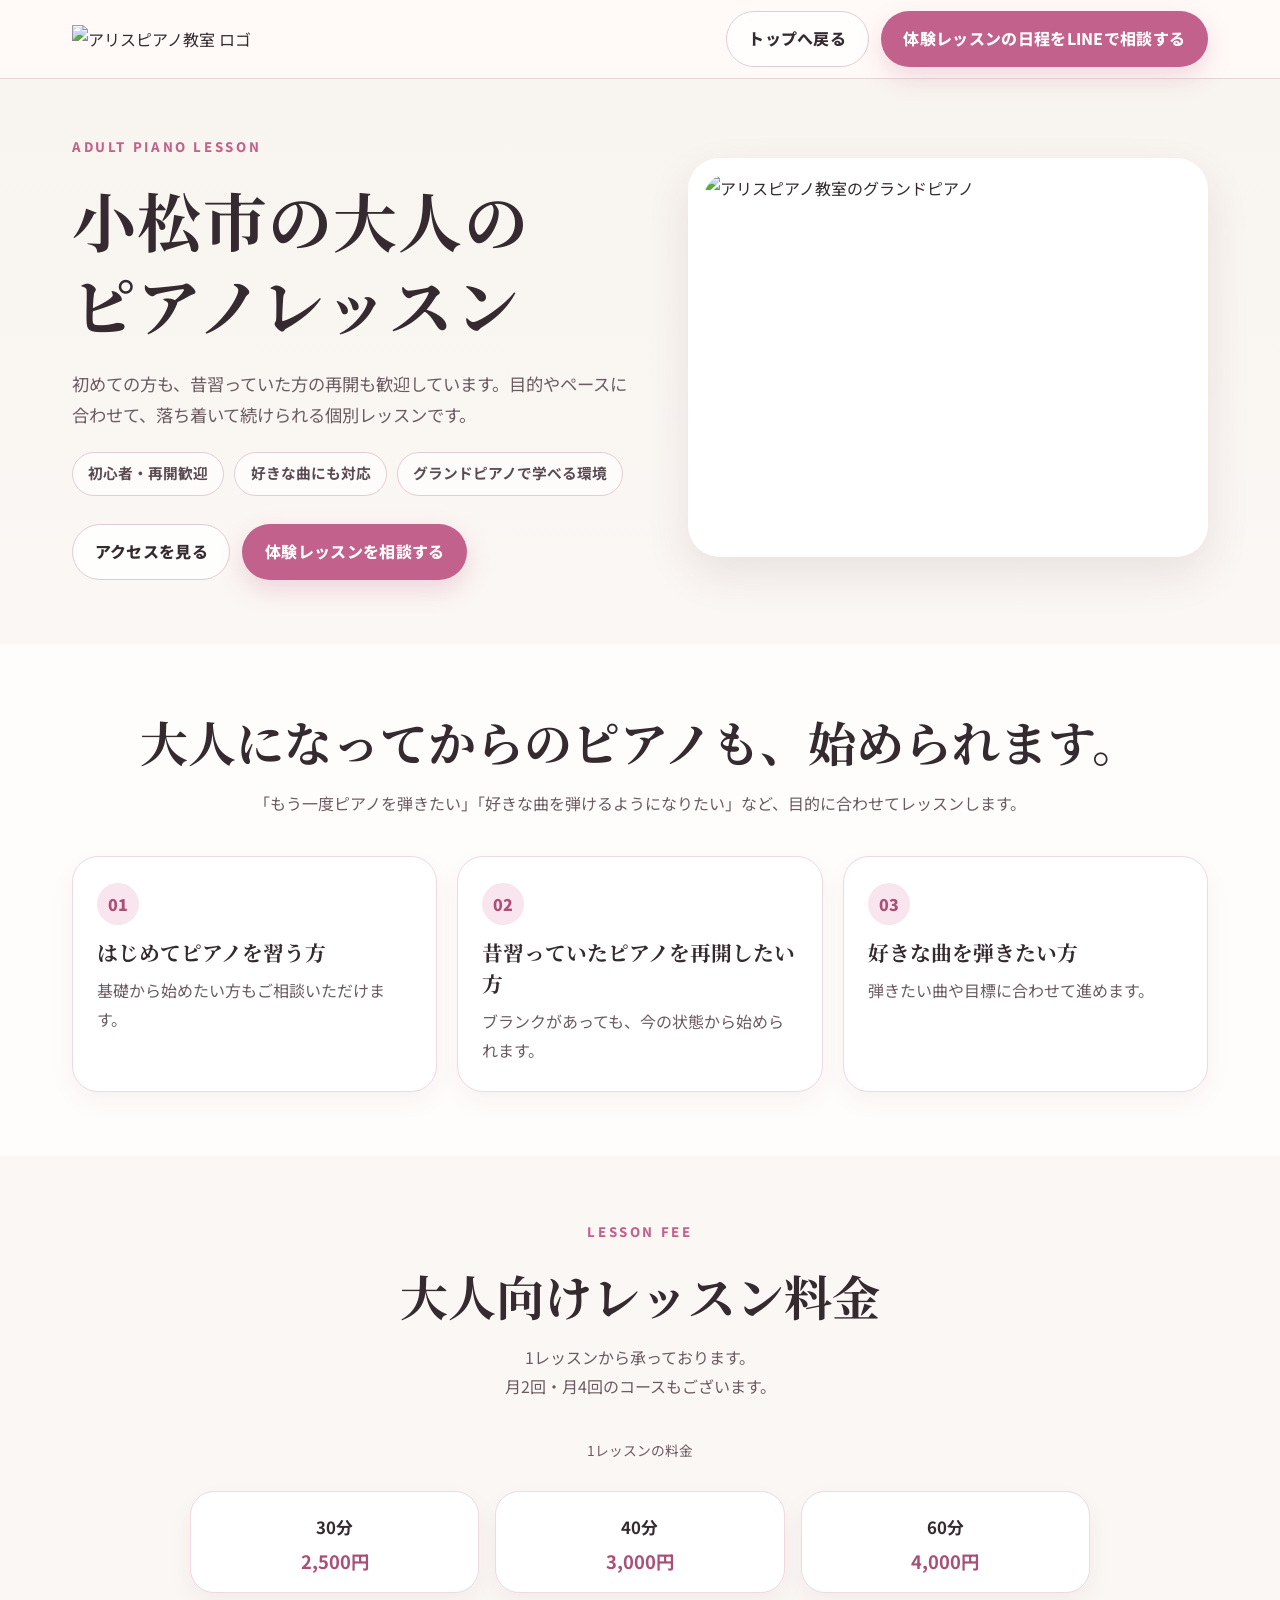
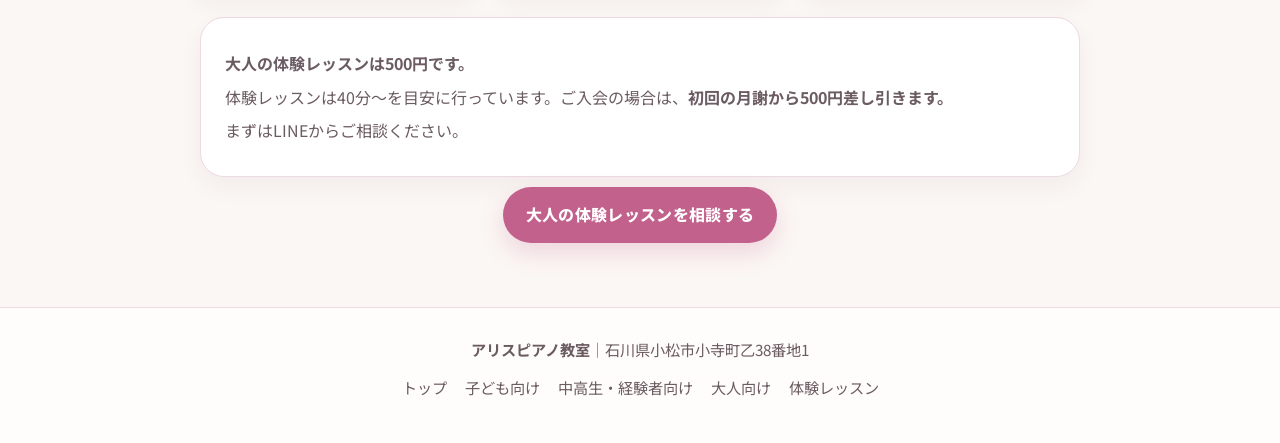
==== adult-piano.html @ 15424150 "Add files via upload" ====
<!DOCTYPE html>
<html lang="ja">
<head>
  <meta charset="utf-8"/>
  <meta name="viewport" content="width=device-width, initial-scale=1, viewport-fit=cover"/>
  <title>小松市の大人・社会人向けピアノレッスン｜初心者・再開歓迎｜アリスピアノ教室</title>
  <meta name="description" content="小松市の大人向け個別ピアノレッスン。初心者・再開歓迎。体験レッスンは40分〜で500円、ご入会の場合は初回の月謝から500円差し引きます。"/>
  <link rel="canonical" href="https://alicepiano-komatsu.com/adult-piano.html"/>
  <meta name="robots" content="index,follow,max-image-preview:large,max-snippet:-1,max-video-preview:-1"/>
  <meta name="theme-color" content="#fffaf2"/>
  <link rel="icon" href="https://alicepiano-komatsu.com/favicon-v2.ico?v=2"/>
  <link rel="preconnect" href="https://fonts.googleapis.com"/>
  <link rel="preconnect" href="https://fonts.gstatic.com" crossorigin=""/>
  <link href="https://fonts.googleapis.com/css2?family=Noto+Serif+JP:wght@500;600;700;800&family=Noto+Sans+JP:wght@400;500;700;800&display=swap" rel="stylesheet"/>
  <style>
:root{
  --ink:#342a2f;
  --sub:#6b5b62;
  --muted:#948087;
  --line:#efd9e2;
  --bg:#fbf7f4;
  --bg2:#fffdfb;
  --card:#ffffff;
  --accent:#c2618c;
  --accent-dark:#aa4f77;
  --shadow:0 18px 44px rgba(75,46,60,.10);
  --radius:28px;
  --max:1180px;
}
*{box-sizing:border-box}
html{scroll-behavior:smooth}
body{margin:0;font-family:'Noto Sans JP',system-ui,-apple-system,'Segoe UI',sans-serif;color:var(--ink);background:var(--bg);line-height:1.8}
a{color:inherit;text-decoration:none}
img{display:block;max-width:100%;height:auto}
.wrap{max-width:var(--max);margin:auto;padding:0 22px}
.site-header{position:sticky;top:0;z-index:20;background:rgba(255,250,247,.94);backdrop-filter:blur(10px);border-bottom:1px solid rgba(214,190,201,.6)}
.header-row{min-height:78px;display:flex;align-items:center;justify-content:space-between;gap:18px;flex-wrap:wrap}
.brand img{width:230px;max-width:50vw;height:auto}
.header-actions{display:flex;gap:12px;align-items:center;flex-wrap:wrap;justify-content:flex-end}
.btn{display:inline-flex;align-items:center;justify-content:center;border-radius:999px;padding:.9rem 1.35rem;font-weight:800;letter-spacing:.02em;border:1px solid transparent;transition:.2s ease;white-space:nowrap}
.btn-outline{background:rgba(255,255,255,.85);border-color:#e0ccd6;color:var(--ink)}
.btn-primary{background:var(--accent);color:#fff;box-shadow:0 10px 24px rgba(194,97,140,.22)}
.btn:hover{transform:translateY(-1px)}
.hero{padding:56px 0 64px;background:linear-gradient(180deg,#f8f4ef 0%,#fbf7f4 100%)}
.hero-grid{display:grid;grid-template-columns:1.04fr .96fr;gap:52px;align-items:center}
.eyebrow{display:block;font-size:.82rem;letter-spacing:.2em;text-transform:uppercase;color:var(--accent);font-weight:800;margin-bottom:18px}
.hero h1{font-family:'Noto Serif JP',serif;font-weight:700;font-size:clamp(2.2rem,5vw,4.2rem);line-height:1.32;margin:0 0 22px;letter-spacing:.02em}
.lead{font-size:1.08rem;color:var(--sub);max-width:640px;margin:0 0 18px}
.pills{display:flex;flex-wrap:wrap;gap:10px;margin:22px 0 28px}
.pill{display:inline-flex;align-items:center;justify-content:center;padding:.48rem .95rem;border-radius:999px;border:1px solid #e4cdd7;background:rgba(255,255,255,.68);font-size:.92rem;font-weight:700;color:#5b4b53}
.hero-media{background:#fff;border-radius:32px;padding:16px;box-shadow:var(--shadow)}
.hero-media img{width:100%;aspect-ratio:4/3;object-fit:cover;border-radius:24px}
.section{padding:64px 0}
.section.alt{background:var(--bg2)}
.section-title{font-family:'Noto Serif JP',serif;font-size:clamp(1.8rem,4vw,3rem);line-height:1.4;margin:0 0 14px;text-align:center}
.section-lead{max-width:820px;margin:0 auto 38px;color:var(--sub);text-align:center}
.cards{display:grid;grid-template-columns:repeat(2, minmax(0,1fr));gap:20px}
.card{background:var(--card);border:1px solid var(--line);border-radius:26px;padding:26px 24px;box-shadow:0 10px 24px rgba(75,46,60,.05)}
.card .num{display:inline-grid;place-items:center;width:42px;height:42px;border-radius:999px;background:#f8e5ed;color:var(--accent-dark);font-weight:900;margin-bottom:12px}
.card h3{font-family:'Noto Serif JP',serif;font-size:1.3rem;line-height:1.5;margin:0 0 8px}
.card p{margin:0;color:var(--sub)}
.content-list{display:grid;grid-template-columns:repeat(2, minmax(0,1fr));gap:16px;max-width:920px;margin:0 auto}
.content-item{background:#fff;border:1px solid var(--line);border-radius:22px;padding:18px 18px;font-weight:700;color:#58474f}
.note-box{max-width:880px;margin:0 auto;background:#fff;border:1px solid var(--line);border-radius:24px;padding:26px 24px;box-shadow:0 10px 24px rgba(75,46,60,.05)}
.note-box p{margin:.3rem 0;color:var(--sub)}
.pricing{display:grid;grid-template-columns:repeat(3,minmax(0,1fr));gap:16px;max-width:900px;margin:28px auto 0}
.price-card{background:#fff;border:1px solid var(--line);border-radius:24px;padding:20px 18px;text-align:center;box-shadow:0 10px 24px rgba(75,46,60,.05)}
.price-card h3{margin:0 0 8px;font-size:1.05rem}
.price{font-size:1.9rem;font-weight:900;color:var(--accent-dark);line-height:1.2}
.small{font-size:.95rem;color:var(--muted)}
.cta{text-align:center;padding-top:10px}
.footer{padding:28px 0 42px;border-top:1px solid var(--line);background:#fffdfb;color:var(--sub);font-size:.95rem}
.footer-links{display:flex;gap:18px;flex-wrap:wrap;justify-content:center;margin-top:10px}
@media (max-width: 900px){
  .hero-grid,.cards,.content-list,.pricing{grid-template-columns:1fr}
  .hero{padding-top:34px}
  .hero-media{order:-1}
  .header-row{justify-content:center}
  .header-actions{justify-content:center}
  .brand img{max-width:72vw}
}
</style>
<style id="alice-revision-20260924-v3">

.btn{white-space:normal;max-width:100%;text-align:center;line-height:1.6;overflow-wrap:break-word}
.hero-grid>* , .card , .price-card , .note-box {min-width:0}
.header-actions{min-width:0}
.price{font-size:1.15rem;font-weight:700}
.pricing-caption{max-width:900px;margin:0 auto 10px;color:var(--sub);font-size:.86rem;text-align:center}
@media(max-width:900px){.cards[style*="repeat(3"]{grid-template-columns:1fr!important}}
@media(max-width:600px){
 .header-row{padding-top:10px;padding-bottom:10px;gap:8px}
 .brand img{width:170px;max-width:70vw}
 .header-actions{gap:8px;justify-content:center}
 .header-actions .btn{font-size:.78rem;padding:9px 12px}
 .hero .btn{width:100%}
 .hero h1{font-size:clamp(1.85rem,7.8vw,2.5rem)}
 .card,.note-box{padding:22px 19px}
}
@media(prefers-reduced-motion:reduce){html{scroll-behavior:auto}.btn{transition:none}.btn:hover{transform:none}}

</style>
</head>
<body>
<header class="site-header">
  <div class="wrap header-row">
    <a class="brand" href="index.html" aria-label="トップへ戻る"><img src="https://alicepiano-komatsu.com/logo2.png" alt="アリスピアノ教室 ロゴ"></a>
    <div class="header-actions">
      <a class="btn btn-outline" href="index.html">トップへ戻る</a>
      <a class="btn btn-primary" href="https://lin.ee/s7dxB4M" target="_blank" rel="noopener">体験レッスンの日程をLINEで相談する</a>
    </div>
  </div>
</header>
<main>

<section class="hero">
  <div class="wrap hero-grid">
    <div>
      <span class="eyebrow">ADULT PIANO LESSON</span>
      <h1>小松市の大人の<br>ピアノレッスン</h1>
      <p class="lead">初めての方も、昔習っていた方の再開も歓迎しています。目的やペースに合わせて、落ち着いて続けられる個別レッスンです。</p>
      <div class="pills">
        <span class="pill">初心者・再開歓迎</span>
        <span class="pill">好きな曲にも対応</span>
        <span class="pill">グランドピアノで学べる環境</span>
      </div>
      <div class="header-actions" style="justify-content:flex-start">
        <a class="btn btn-outline" href="index.html#access">アクセスを見る</a>
        <a class="btn btn-primary" href="https://lin.ee/s7dxB4M" target="_blank" rel="noopener">体験レッスンを相談する</a>
      </div>
    </div>
    <div class="hero-media">
      <img src="https://alicepiano-komatsu.com/assets/grand-piano-front.jpg" alt="アリスピアノ教室のグランドピアノ"/>
    </div>
  </div>
</section>
<section class="section alt">
  <div class="wrap">
    <h2 class="section-title">大人になってからのピアノも、始められます。</h2>
    <p class="section-lead">「もう一度ピアノを弾きたい」「好きな曲を弾けるようになりたい」など、目的に合わせてレッスンします。</p>
    <div class="cards" style="grid-template-columns:repeat(3,minmax(0,1fr))">
      <article class="card"><div class="num">01</div><h3>はじめてピアノを習う方</h3><p>基礎から始めたい方もご相談いただけます。</p></article>
      <article class="card"><div class="num">02</div><h3>昔習っていたピアノを再開したい方</h3><p>ブランクがあっても、今の状態から始められます。</p></article>
      <article class="card"><div class="num">03</div><h3>好きな曲を弾きたい方</h3><p>弾きたい曲や目標に合わせて進めます。</p></article>
    </div>
  </div>
</section>
<section class="section">
  <div class="wrap">
    <span class="eyebrow" style="text-align:center">LESSON FEE</span>
    <h2 class="section-title">大人向けレッスン料金</h2>
    <p class="section-lead">1レッスンから承っております。<br>月2回・月4回のコースもございます。</p>
    <p class="pricing-caption">1レッスンの料金</p>
    <div class="pricing">
      <article class="price-card"><h3>30分</h3><div class="price">2,500円</div></article>
      <article class="price-card"><h3>40分</h3><div class="price">3,000円</div></article>
      <article class="price-card"><h3>60分</h3><div class="price">4,000円</div></article>
    </div>
    <div class="note-box" style="margin-top:24px">
      <p><strong>大人の体験レッスンは500円です。</strong></p>
      <p>体験レッスンは40分〜を目安に行っています。ご入会の場合は、<strong>初回の月謝から500円差し引きます。</strong></p>
      <p>まずはLINEからご相談ください。</p>
    </div>
    <div class="cta"><a class="btn btn-primary" href="https://lin.ee/s7dxB4M" target="_blank" rel="noopener">大人の体験レッスンを相談する</a></div>
  </div>
</section>

</main>
<footer class="footer">
  <div class="wrap" style="text-align:center">
    <div><strong>アリスピアノ教室</strong>｜石川県小松市小寺町乙38番地1</div>
    <div class="footer-links">
      <a href="index.html">トップ</a>
      <a href="kids-piano.html">子ども向け</a>
      <a href="experienced-piano.html">中高生・経験者向け</a>
      <a href="adult-piano.html">大人向け</a>
      <a href="trial-lesson.html">体験レッスン</a>
    </div>
  </div>
</footer>
</body>
</html>
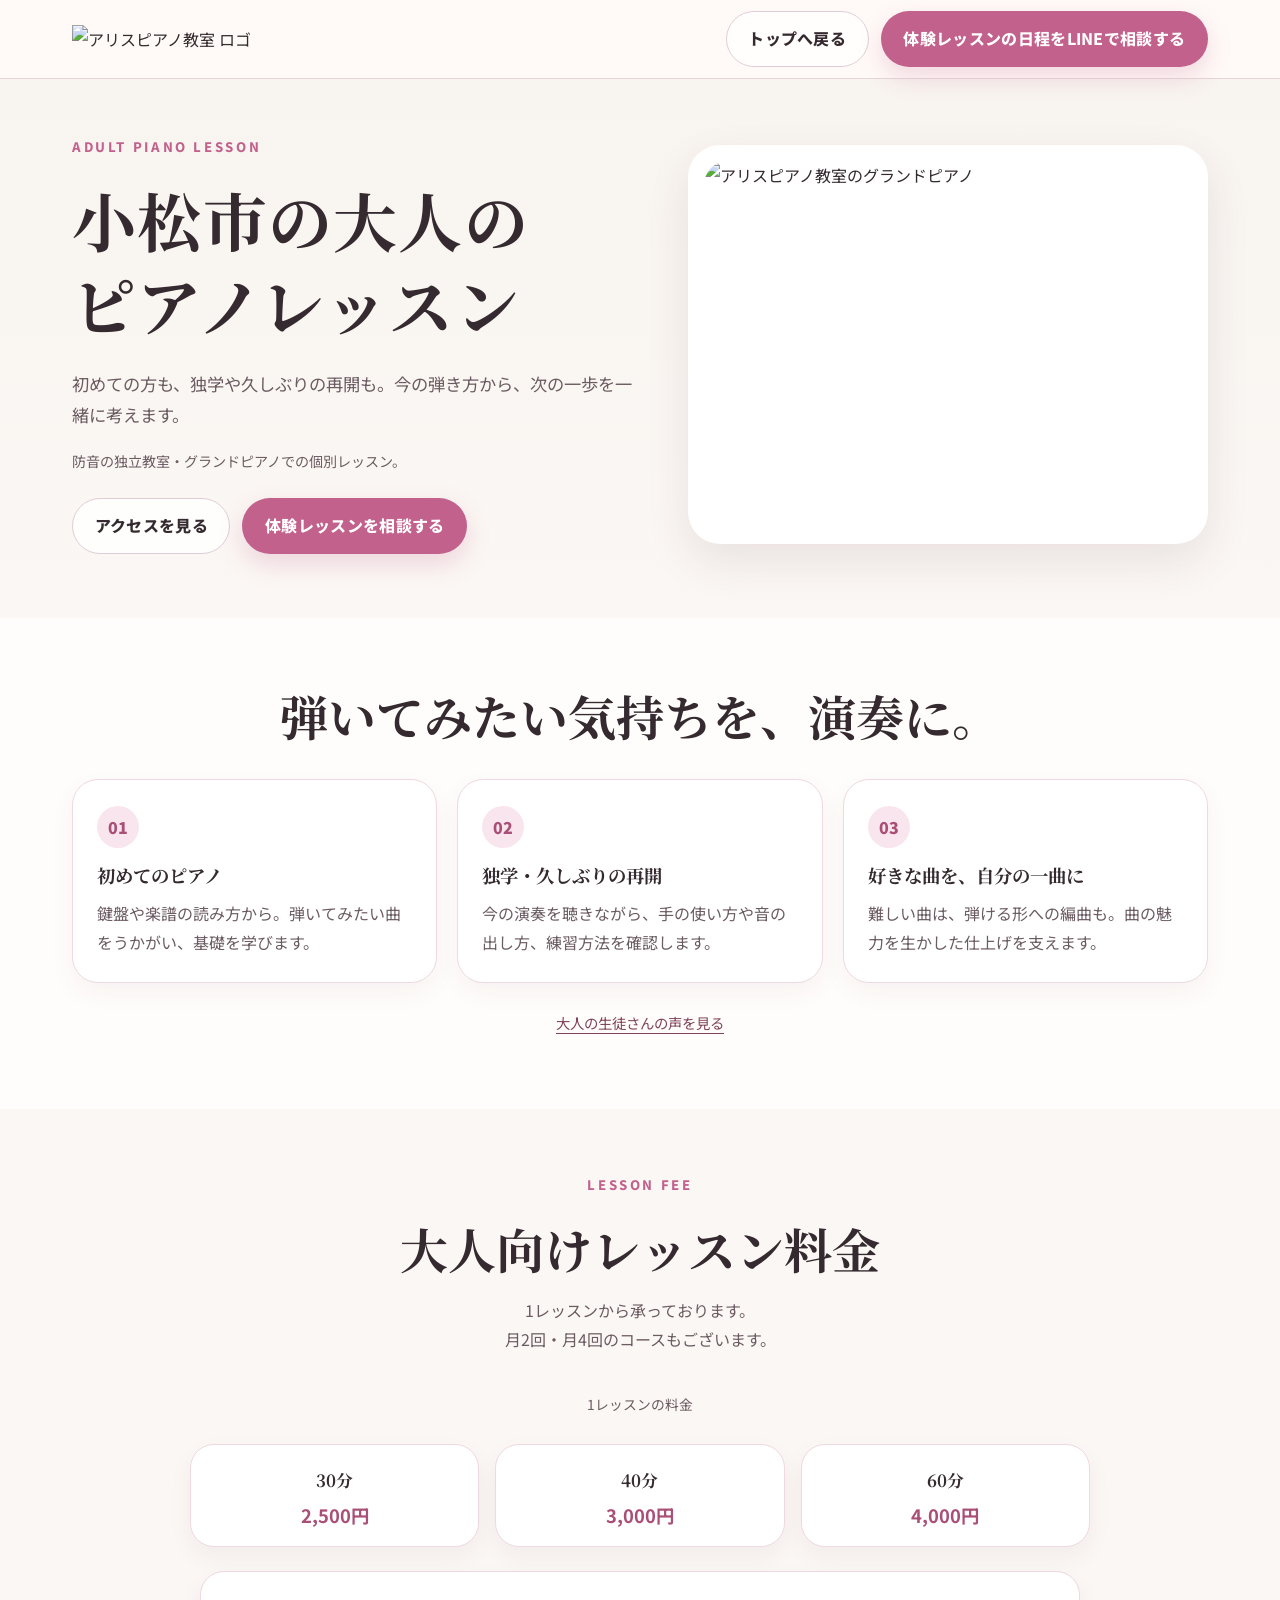
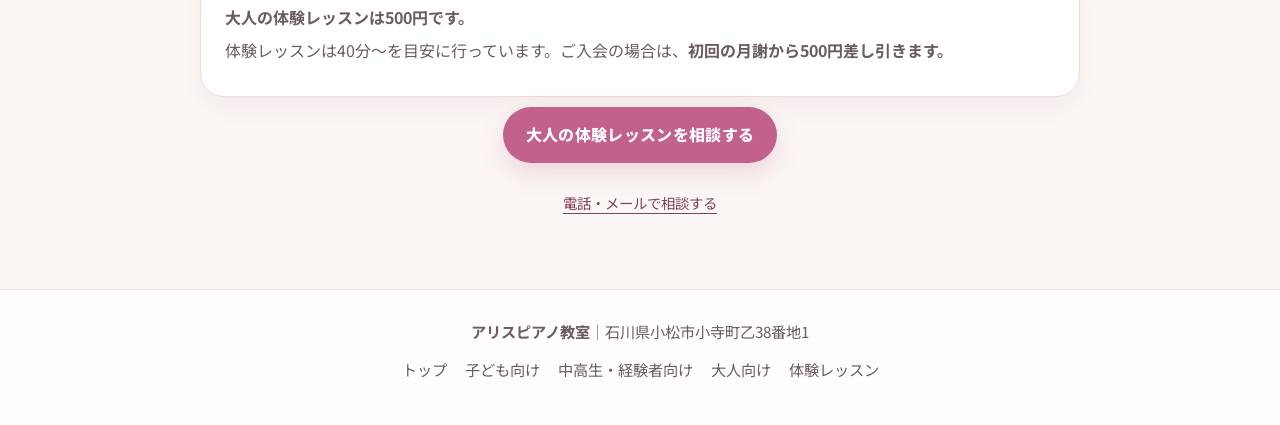
==== commit 92d6682e: "Add files via upload" ====
--- a/adult-piano.html
+++ b/adult-piano.html
@@ -99,6 +99,17 @@
 }
 @media(prefers-reduced-motion:reduce){html{scroll-behavior:auto}.btn{transition:none}.btn:hover{transform:none}}
 
+
+/* v4: concise copy, unified headings and restrained links. */
+
+main h1,main h2,main h3{font-family:'Noto Serif JP',serif}
+.quiet-link-row{margin:18px 0 0;text-align:center;font-size:.9rem;line-height:1.8}
+.quiet-link-row a{display:inline-flex;align-items:center;min-height:44px;color:#81435b;text-decoration:underline;text-underline-offset:4px;max-width:100%;overflow-wrap:break-word}
+
+.hero-detail{color:var(--sub);font-size:.88rem;line-height:1.85;margin:0 0 24px}
+.lesson-focus-title{margin-bottom:30px}
+.card h3{font-size:1.15rem;line-height:1.65}
+
 </style>
 </head>
 <body>
@@ -118,12 +129,8 @@
     <div>
       <span class="eyebrow">ADULT PIANO LESSON</span>
       <h1>小松市の大人の<br>ピアノレッスン</h1>
-      <p class="lead">初めての方も、昔習っていた方の再開も歓迎しています。目的やペースに合わせて、落ち着いて続けられる個別レッスンです。</p>
-      <div class="pills">
-        <span class="pill">初心者・再開歓迎</span>
-        <span class="pill">好きな曲にも対応</span>
-        <span class="pill">グランドピアノで学べる環境</span>
-      </div>
+      <p class="lead">初めての方も、独学や久しぶりの再開も。今の弾き方から、次の一歩を一緒に考えます。</p>
+      <p class="hero-detail">防音の独立教室・グランドピアノでの個別レッスン。</p>
       <div class="header-actions" style="justify-content:flex-start">
         <a class="btn btn-outline" href="index.html#access">アクセスを見る</a>
         <a class="btn btn-primary" href="https://lin.ee/s7dxB4M" target="_blank" rel="noopener">体験レッスンを相談する</a>
@@ -136,13 +143,13 @@
 </section>
 <section class="section alt">
   <div class="wrap">
-    <h2 class="section-title">大人になってからのピアノも、始められます。</h2>
-    <p class="section-lead">「もう一度ピアノを弾きたい」「好きな曲を弾けるようになりたい」など、目的に合わせてレッスンします。</p>
-    <div class="cards" style="grid-template-columns:repeat(3,minmax(0,1fr))">
-      <article class="card"><div class="num">01</div><h3>はじめてピアノを習う方</h3><p>基礎から始めたい方もご相談いただけます。</p></article>
-      <article class="card"><div class="num">02</div><h3>昔習っていたピアノを再開したい方</h3><p>ブランクがあっても、今の状態から始められます。</p></article>
-      <article class="card"><div class="num">03</div><h3>好きな曲を弾きたい方</h3><p>弾きたい曲や目標に合わせて進めます。</p></article>
+    <h2 class="section-title lesson-focus-title">弾いてみたい気持ちを、演奏に。</h2>
+        <div class="cards" style="grid-template-columns:repeat(3,minmax(0,1fr))">
+      <article class="card"><div class="num">01</div><h3>初めてのピアノ</h3><p>鍵盤や楽譜の読み方から。弾いてみたい曲をうかがい、基礎を学びます。</p></article>
+      <article class="card"><div class="num">02</div><h3>独学・久しぶりの再開</h3><p>今の演奏を聴きながら、手の使い方や音の出し方、練習方法を確認します。</p></article>
+      <article class="card"><div class="num">03</div><h3>好きな曲を、自分の一曲に</h3><p>難しい曲は、弾ける形への編曲も。曲の魅力を生かした仕上げを支えます。</p></article>
     </div>
+<p class="quiet-link-row"><a href="index.html#adult-voice">大人の生徒さんの声を見る</a></p>
   </div>
 </section>
 <section class="section">
@@ -159,9 +166,9 @@
     <div class="note-box" style="margin-top:24px">
       <p><strong>大人の体験レッスンは500円です。</strong></p>
       <p>体験レッスンは40分〜を目安に行っています。ご入会の場合は、<strong>初回の月謝から500円差し引きます。</strong></p>
-      <p>まずはLINEからご相談ください。</p>
-    </div>
+          </div>
     <div class="cta"><a class="btn btn-primary" href="https://lin.ee/s7dxB4M" target="_blank" rel="noopener">大人の体験レッスンを相談する</a></div>
+<p class="quiet-link-row"><a href="index.html#contact" data-cta-location="adult_contact_other">電話・メールで相談する</a></p>
   </div>
 </section>
 
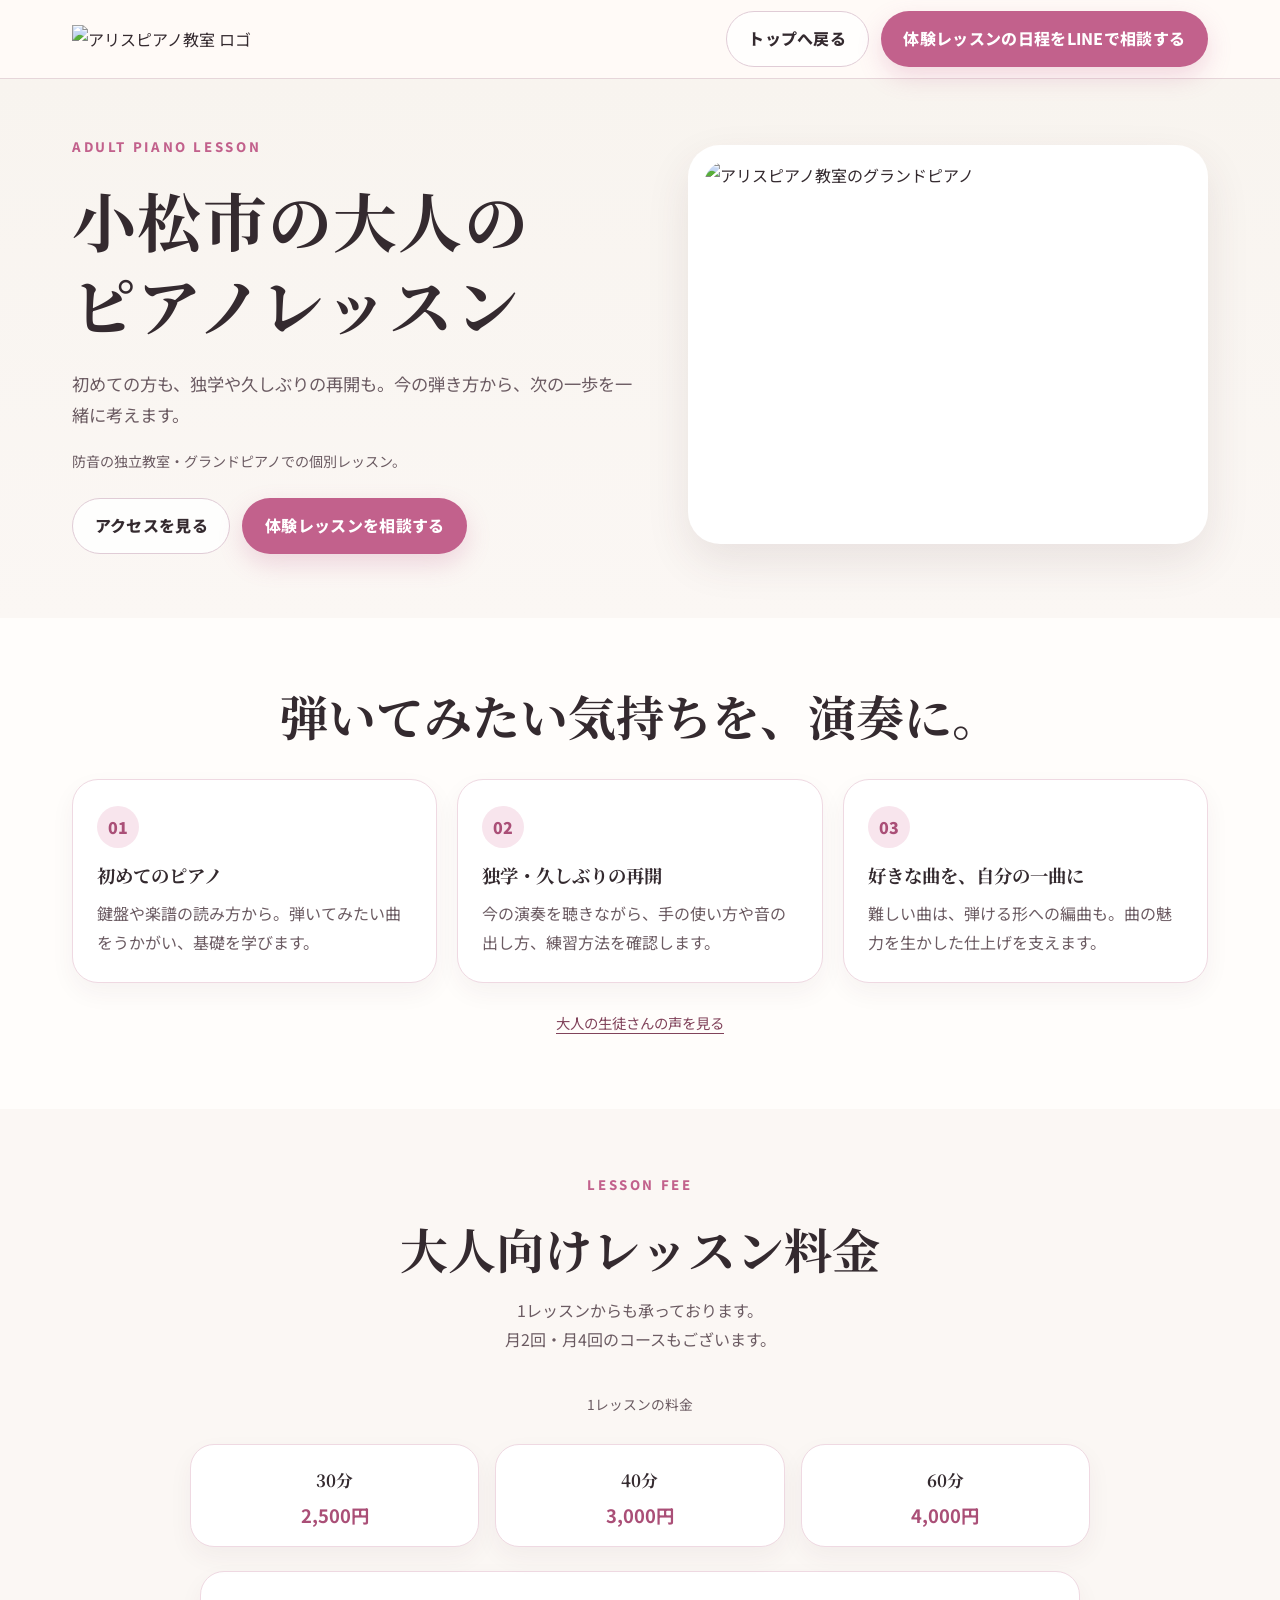
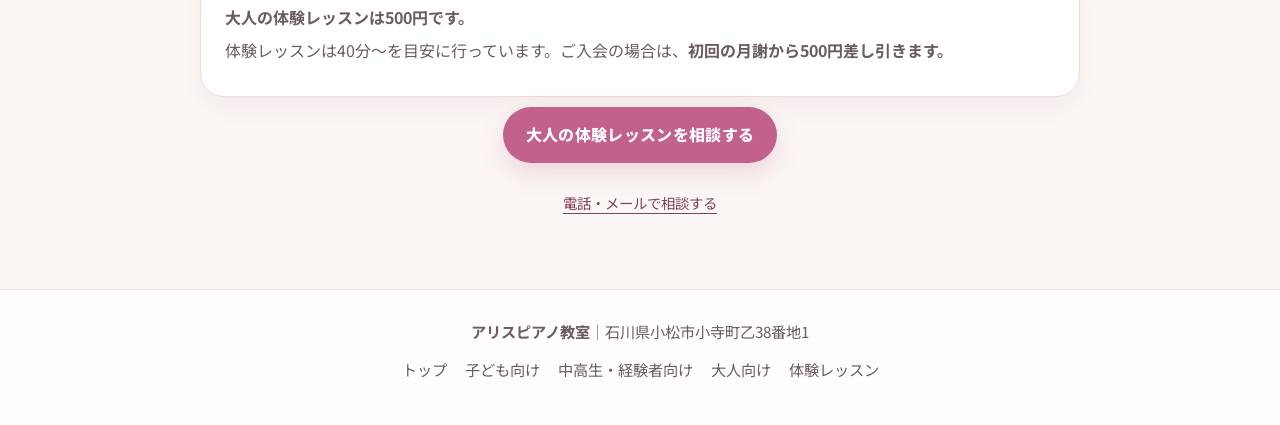
==== commit 78356215: "Add files via upload" ====
--- a/adult-piano.html
+++ b/adult-piano.html
@@ -156,7 +156,7 @@
   <div class="wrap">
     <span class="eyebrow" style="text-align:center">LESSON FEE</span>
     <h2 class="section-title">大人向けレッスン料金</h2>
-    <p class="section-lead">1レッスンから承っております。<br>月2回・月4回のコースもございます。</p>
+    <p class="section-lead">1レッスンからも承っております。<br>月2回・月4回のコースもございます。</p>
     <p class="pricing-caption">1レッスンの料金</p>
     <div class="pricing">
       <article class="price-card"><h3>30分</h3><div class="price">2,500円</div></article>
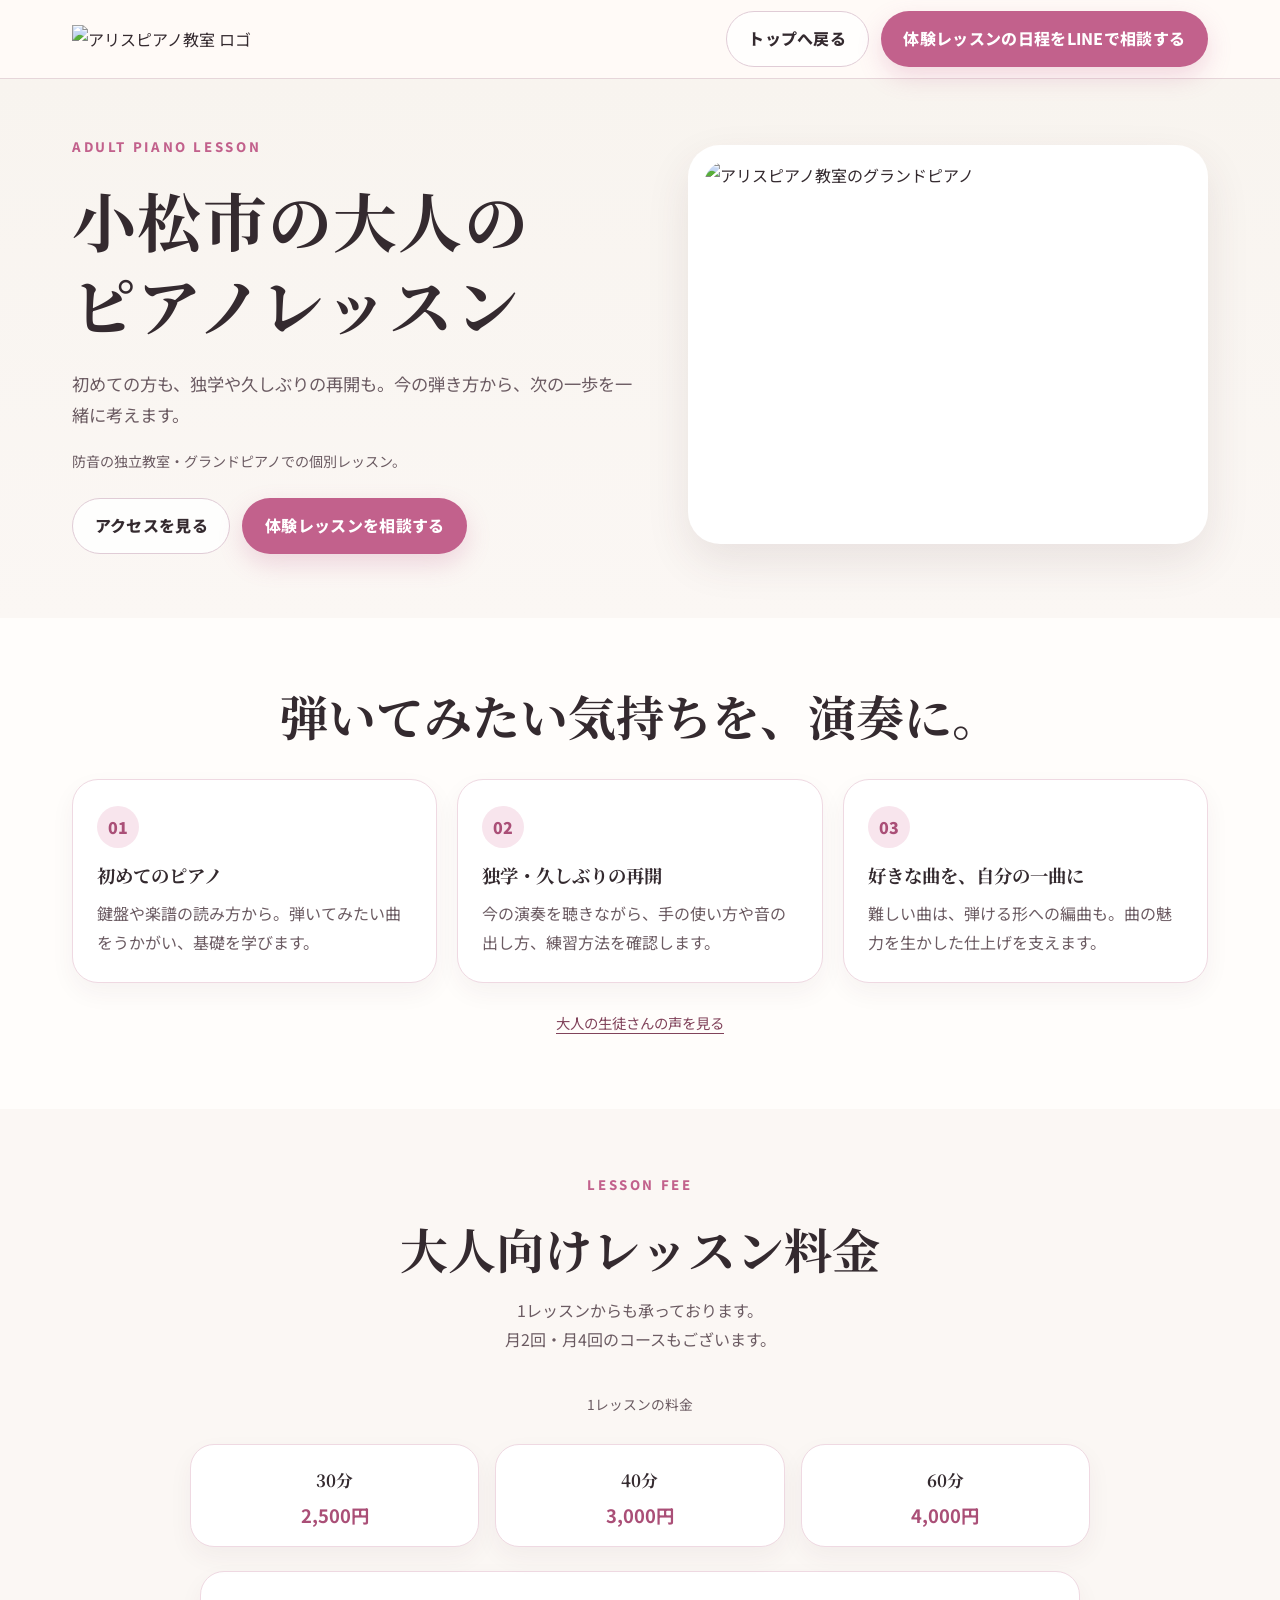
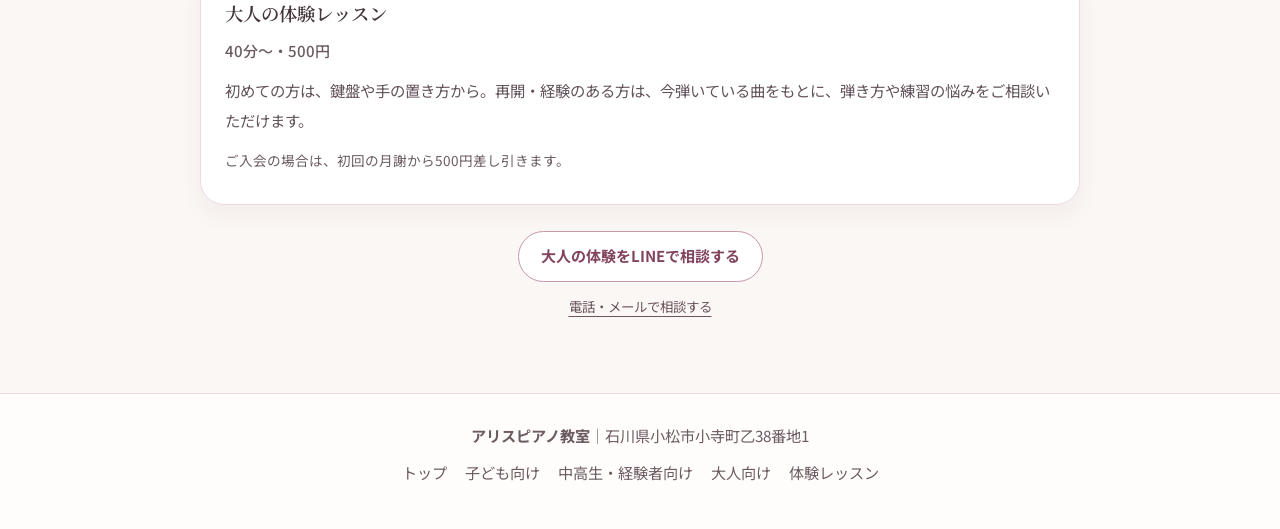
==== commit 6875c91f: "Add files via upload" ====
--- a/adult-piano.html
+++ b/adult-piano.html
@@ -111,6 +111,45 @@
 .card h3{font-size:1.15rem;line-height:1.65}
 
 </style>
+<style id="alice-trial-refinement-v5">
+
+/* Trial guidance v5: no pop-ups, animation, new images or price changes. */
+.trial-quiet-button{display:inline-flex;align-items:center;justify-content:center;min-height:48px;max-width:100%;padding:12px 22px;border:1px solid #c897aa;border-radius:999px;background:#fff;color:#82455d;font-family:'Noto Sans JP',sans-serif;font-size:.94rem;font-weight:700;line-height:1.65;text-align:center;white-space:normal;overflow-wrap:break-word;text-decoration:none}
+.trial-quiet-button:hover{background:#fff8fa;border-color:#a9607c}
+.trial-other-link{display:inline-flex;align-items:center;justify-content:center;min-height:44px;max-width:100%;color:#6b5660;font-size:.84rem;line-height:1.7;text-decoration:underline;text-underline-offset:4px;overflow-wrap:break-word}
+.trial-quiet-button:focus-visible,.trial-other-link:focus-visible{outline:3px solid #944966;outline-offset:4px}
+.trial-quick{display:grid;grid-template-columns:minmax(0,1fr) auto;align-items:center;gap:18px 28px;margin:32px 0 0;padding:25px 0 0;border-top:1px solid #e8dce1;scroll-margin-top:96px}
+.trial-quick-copy,.trial-quick-actions{min-width:0}
+.trial-quick h3{font-family:'Noto Serif JP',serif;font-size:1.15rem;font-weight:600;line-height:1.6;letter-spacing:.025em;margin:0 0 9px;color:#42353c}
+.trial-quick h3 span{display:inline-block;font-family:'Noto Sans JP',sans-serif;font-size:.86rem;font-weight:500;letter-spacing:0;margin-left:12px;color:#66565e}
+.trial-quick-fees{display:flex;flex-wrap:wrap;gap:4px 20px;align-items:baseline;margin:0;color:#53444c;font-size:.93rem;line-height:1.85}
+.trial-quick-fees span{display:inline-block}
+.trial-credit-line{margin:7px 0 0;color:#6b5962;font-size:.85rem;line-height:1.85;overflow-wrap:break-word}
+.trial-quick-actions{display:flex;flex-direction:column;align-items:center;gap:4px}
+.trial-quick-actions .trial-quiet-button{width:100%}
+.trial-terms-inline{max-width:780px;margin:0 auto 25px;text-align:center}
+.trial-terms-inline .trial-quick-fees{justify-content:center}
+.trial-calm-actions{display:flex;flex-direction:column;align-items:center;gap:3px;margin:26px 0 0}
+.trial-calm-actions .trial-quiet-button{width:auto}
+.trial-calm-note{max-width:760px;margin:10px auto 0;color:#6b5962;font-size:.86rem;line-height:1.85;text-align:center}
+.trial-copy-block{max-width:880px;scroll-margin-top:110px}
+.trial-copy-block h3{font-family:'Noto Serif JP',serif;font-size:1.15rem;font-weight:600;line-height:1.65;margin:0 0 9px;color:#42353c}
+.trial-copy-block .trial-copy{margin:12px 0 0;font-size:.96rem;line-height:1.95;color:#62525a}
+.trial-copy-block .trial-credit-line{margin-top:12px;font-size:.85rem;line-height:1.85}
+.trial-meta{color:#53444c;font-size:.94rem;font-weight:500;line-height:1.8;margin:0 0 12px}
+@media(max-width:780px){
+ .trial-quick{grid-template-columns:1fr;gap:18px;margin-top:25px;padding-top:23px}
+ .trial-quick-actions{align-items:center}
+ .trial-quick-actions .trial-quiet-button{width:100%;max-width:360px}
+ .trial-quick h3{font-size:1.12rem}
+}
+@media(max-width:420px){
+ .trial-quiet-button{font-size:.9rem;padding:12px 16px}
+ .trial-quick-fees{font-size:.9rem;gap:3px 14px}
+ .trial-calm-actions .trial-quiet-button{width:100%}
+}
+
+</style>
 </head>
 <body>
 <header class="site-header">
@@ -163,12 +202,16 @@
       <article class="price-card"><h3>40分</h3><div class="price">3,000円</div></article>
       <article class="price-card"><h3>60分</h3><div class="price">4,000円</div></article>
     </div>
-    <div class="note-box" style="margin-top:24px">
-      <p><strong>大人の体験レッスンは500円です。</strong></p>
-      <p>体験レッスンは40分〜を目安に行っています。ご入会の場合は、<strong>初回の月謝から500円差し引きます。</strong></p>
-          </div>
-    <div class="cta"><a class="btn btn-primary" href="https://lin.ee/s7dxB4M" target="_blank" rel="noopener">大人の体験レッスンを相談する</a></div>
-<p class="quiet-link-row"><a href="index.html#contact" data-cta-location="adult_contact_other">電話・メールで相談する</a></p>
+    <div class="note-box trial-copy-block" id="adult-trial" style="margin-top:24px">
+<h3>大人の体験レッスン</h3>
+<p class="trial-meta">40分〜・500円</p>
+<p class="trial-copy">初めての方は、鍵盤や手の置き方から。再開・経験のある方は、今弾いている曲をもとに、弾き方や練習の悩みをご相談いただけます。</p>
+<p class="trial-credit-line">ご入会の場合は、初回の月謝から500円差し引きます。</p>
+</div>
+    <div class="trial-calm-actions">
+<a class="trial-quiet-button" data-cta-location="adult_trial_line" data-line-intent="trial" href="https://lin.ee/s7dxB4M" rel="noopener" target="_blank">大人の体験をLINEで相談する</a>
+<a class="trial-other-link" data-cta-location="adult_trial_other" href="index.html#contact">電話・メールで相談する</a>
+</div>
   </div>
 </section>
 
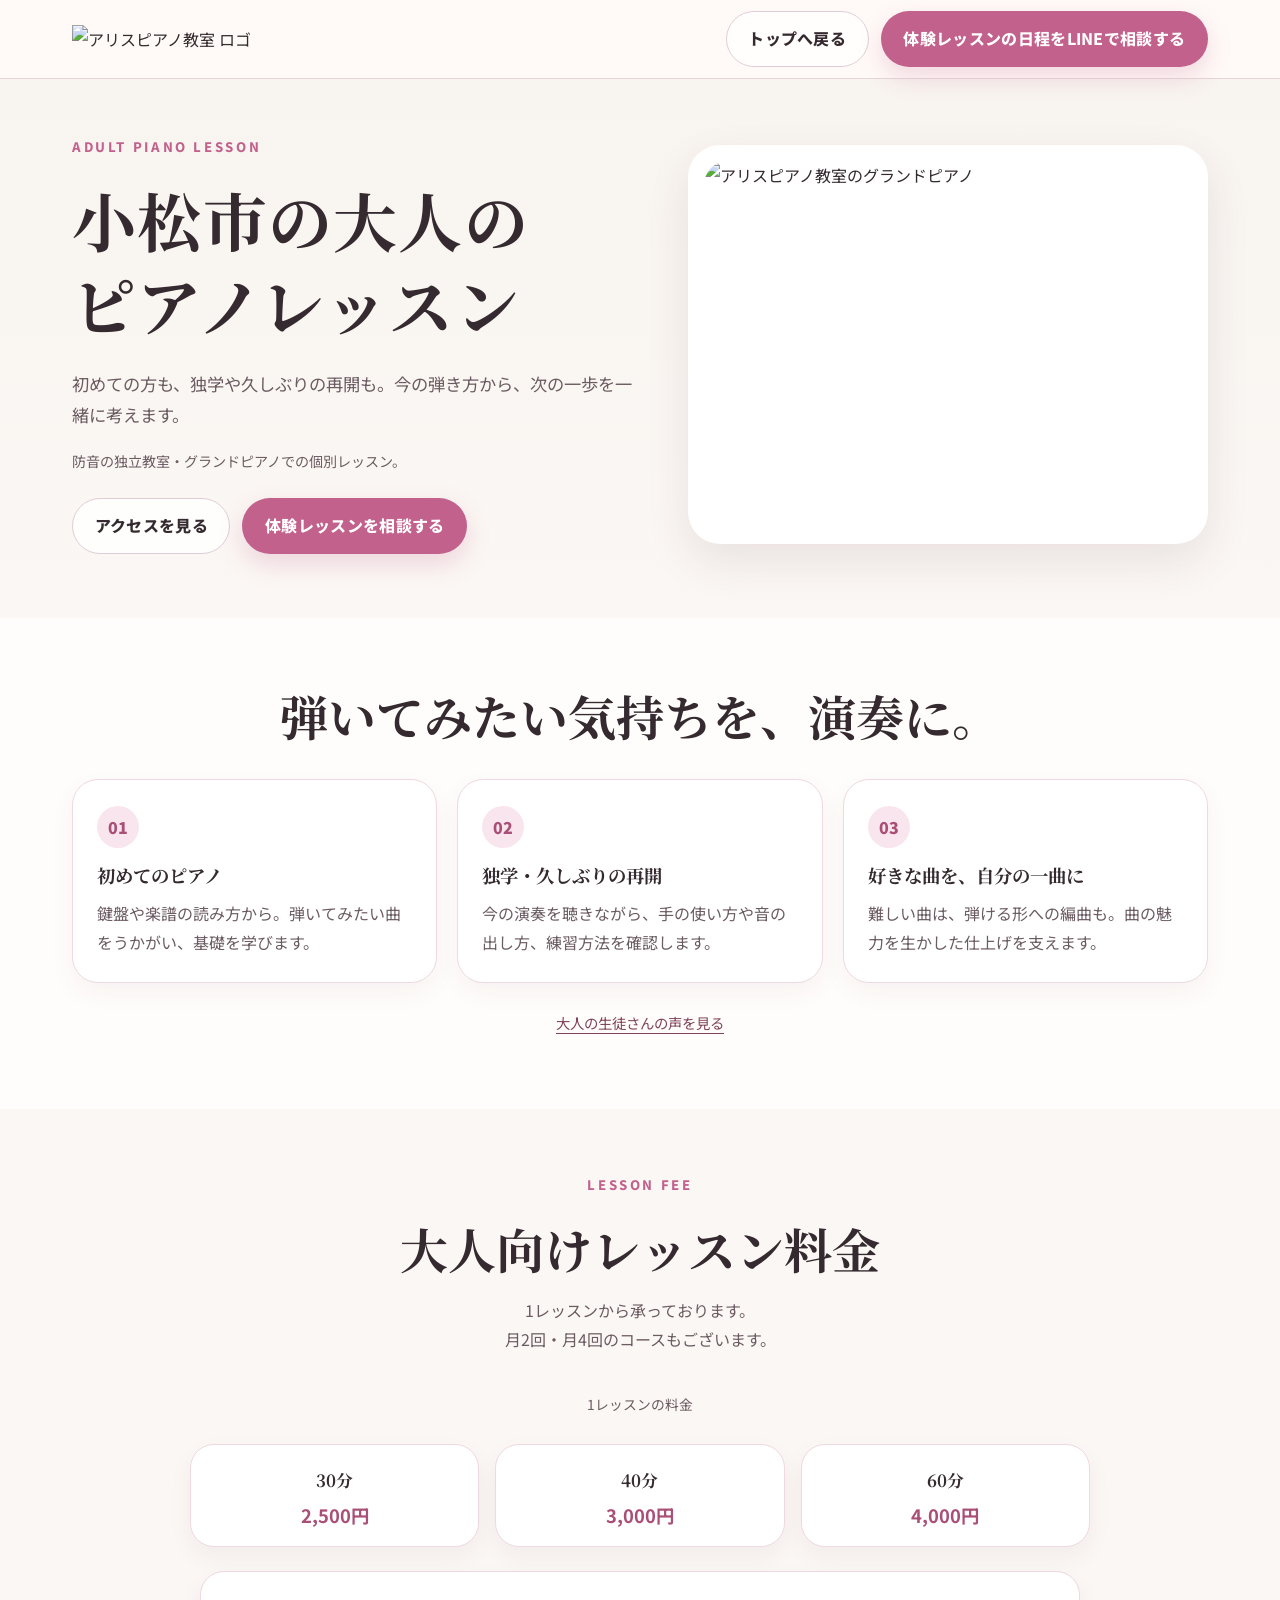
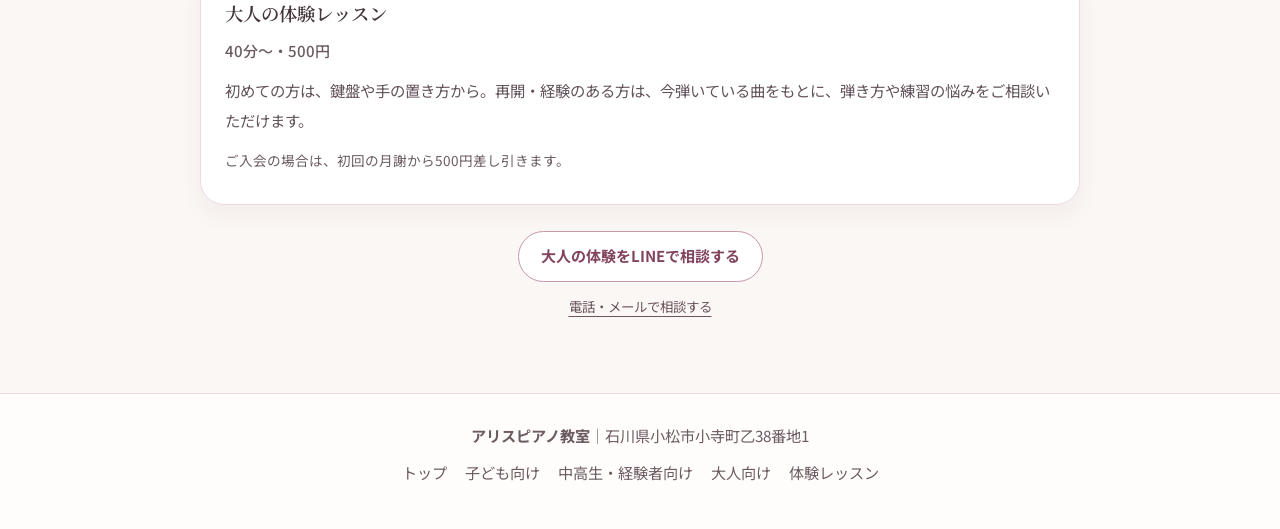
==== commit 604aa361: "Add files via upload" ====
--- a/adult-piano.html
+++ b/adult-piano.html
@@ -150,6 +150,29 @@
 }
 
 </style>
+
+<!-- Google tag (GA4) -->
+<script async src="https://www.googletagmanager.com/gtag/js?id=G-1B9Q314H3W"></script>
+<script>
+window.dataLayer = window.dataLayer || [];
+function gtag(){dataLayer.push(arguments);}
+gtag('js', new Date());
+gtag('config', 'G-1B9Q314H3W');
+document.addEventListener('click', function(event){
+  if (!(event.target instanceof Element)) return;
+  const link = event.target.closest('a');
+  if (!link) return;
+  const href = link.getAttribute('href') || '';
+  const locationName = link.dataset.ctaLocation || 'other';
+  if (href === 'https://lin.ee/s7dxB4M') {
+    gtag('event', 'line_click', {page_type: 'adult', cta_location: locationName, link_text: link.textContent.trim(), link_url: href});
+  } else if (href.startsWith('tel:')) {
+    gtag('event', 'phone_click', {page_type: 'adult', cta_location: locationName});
+  } else if (href.startsWith('mailto:')) {
+    gtag('event', 'email_click', {page_type: 'adult', cta_location: locationName});
+  }
+}, true);
+</script>
 </head>
 <body>
 <header class="site-header">
@@ -172,7 +195,7 @@
       <p class="hero-detail">防音の独立教室・グランドピアノでの個別レッスン。</p>
       <div class="header-actions" style="justify-content:flex-start">
         <a class="btn btn-outline" href="index.html#access">アクセスを見る</a>
-        <a class="btn btn-primary" href="https://lin.ee/s7dxB4M" target="_blank" rel="noopener">体験レッスンを相談する</a>
+        <a class="btn btn-primary" data-cta-location="adult_hero" href="https://lin.ee/s7dxB4M" target="_blank" rel="noopener">体験レッスンを相談する</a>
       </div>
     </div>
     <div class="hero-media">
@@ -195,7 +218,7 @@
   <div class="wrap">
     <span class="eyebrow" style="text-align:center">LESSON FEE</span>
     <h2 class="section-title">大人向けレッスン料金</h2>
-    <p class="section-lead">1レッスンからも承っております。<br>月2回・月4回のコースもございます。</p>
+    <p class="section-lead">1レッスンから承っております。<br>月2回・月4回のコースもございます。</p>
     <p class="pricing-caption">1レッスンの料金</p>
     <div class="pricing">
       <article class="price-card"><h3>30分</h3><div class="price">2,500円</div></article>
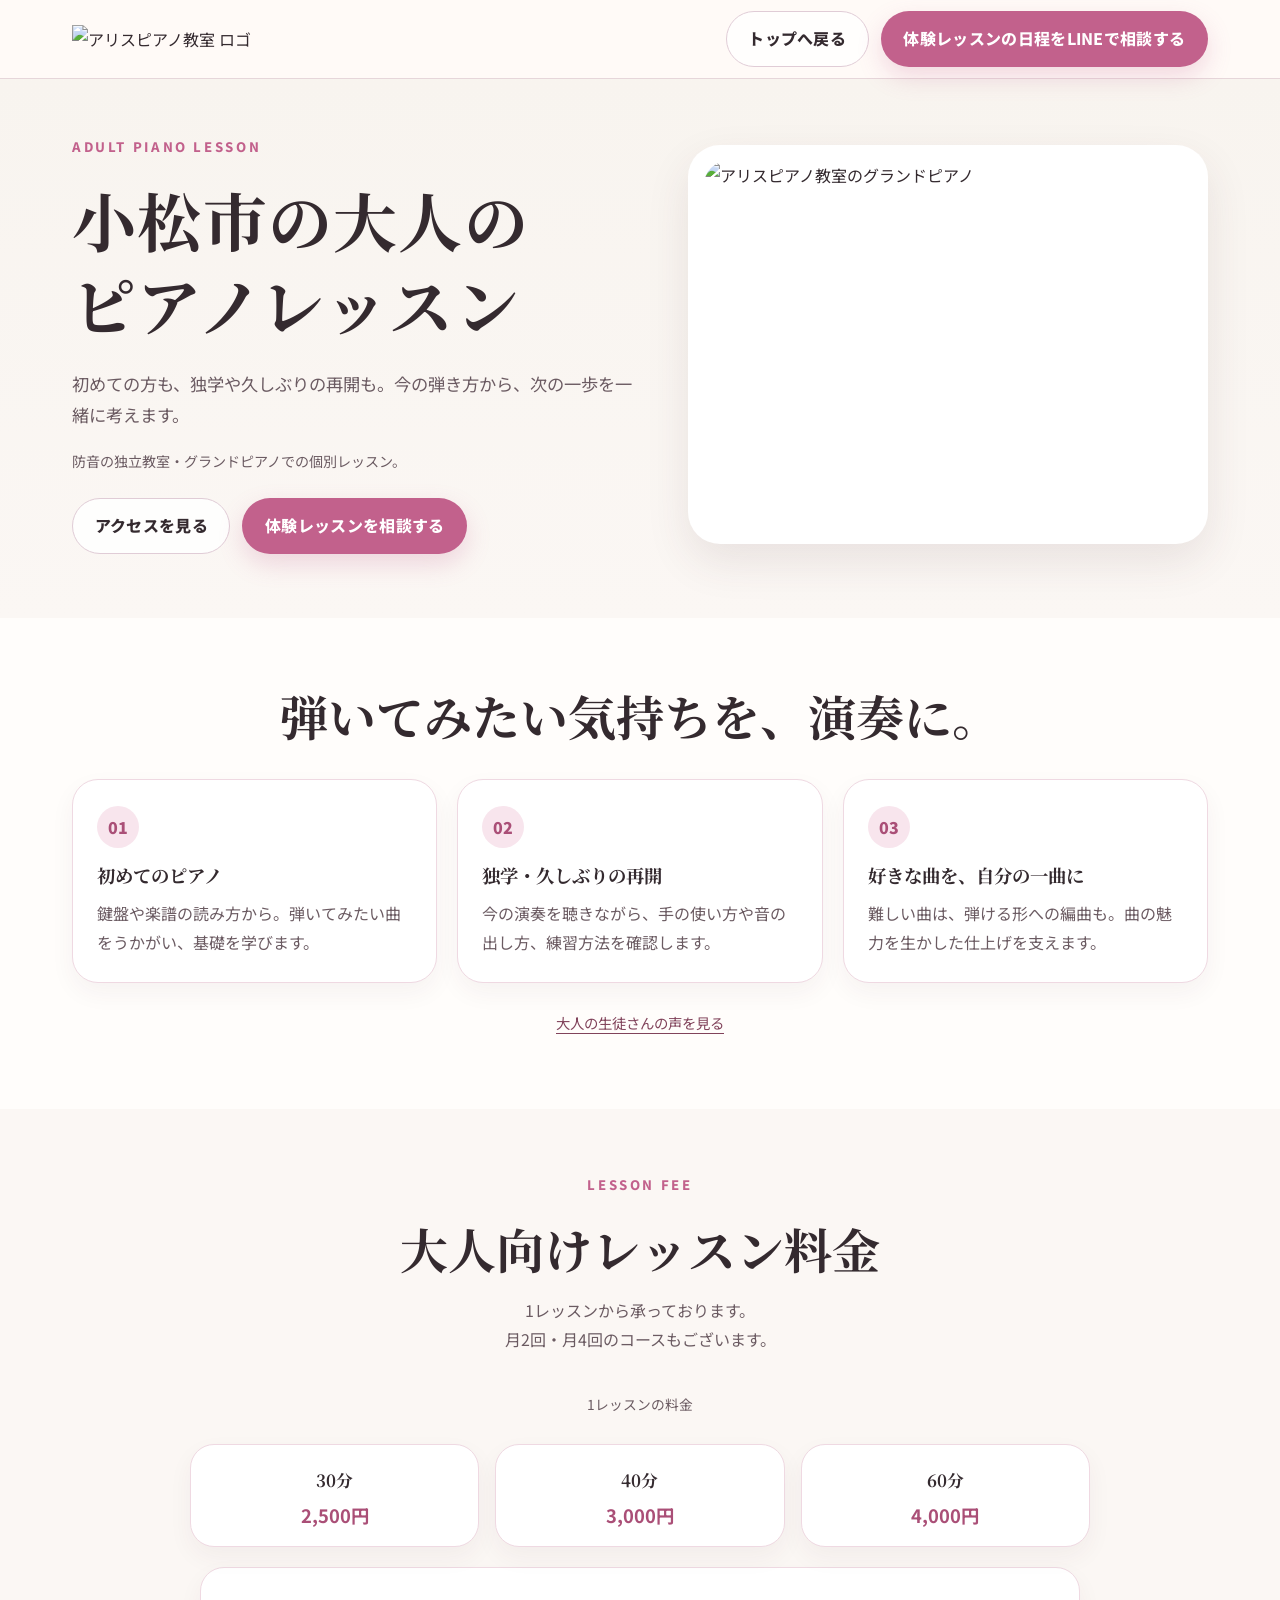
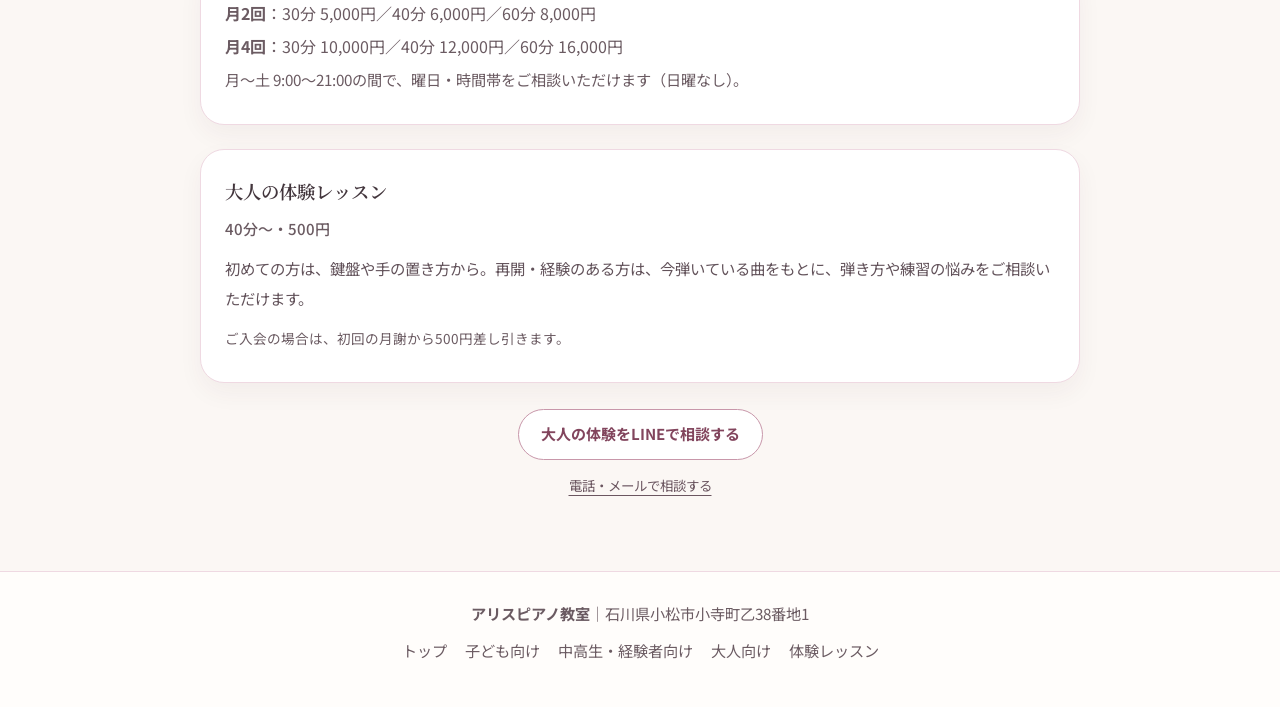
==== commit de6bb4be: "Add files via upload" ====
--- a/adult-piano.html
+++ b/adult-piano.html
@@ -225,6 +225,11 @@
       <article class="price-card"><h3>40分</h3><div class="price">3,000円</div></article>
       <article class="price-card"><h3>60分</h3><div class="price">4,000円</div></article>
     </div>
+    <div class="note-box" style="margin-top:20px">
+      <p><strong>月2回</strong>：30分 5,000円／40分 6,000円／60分 8,000円</p>
+      <p><strong>月4回</strong>：30分 10,000円／40分 12,000円／60分 16,000円</p>
+      <p class="small">月〜土 9:00〜21:00の間で、曜日・時間帯をご相談いただけます（日曜なし）。</p>
+    </div>
     <div class="note-box trial-copy-block" id="adult-trial" style="margin-top:24px">
 <h3>大人の体験レッスン</h3>
 <p class="trial-meta">40分〜・500円</p>
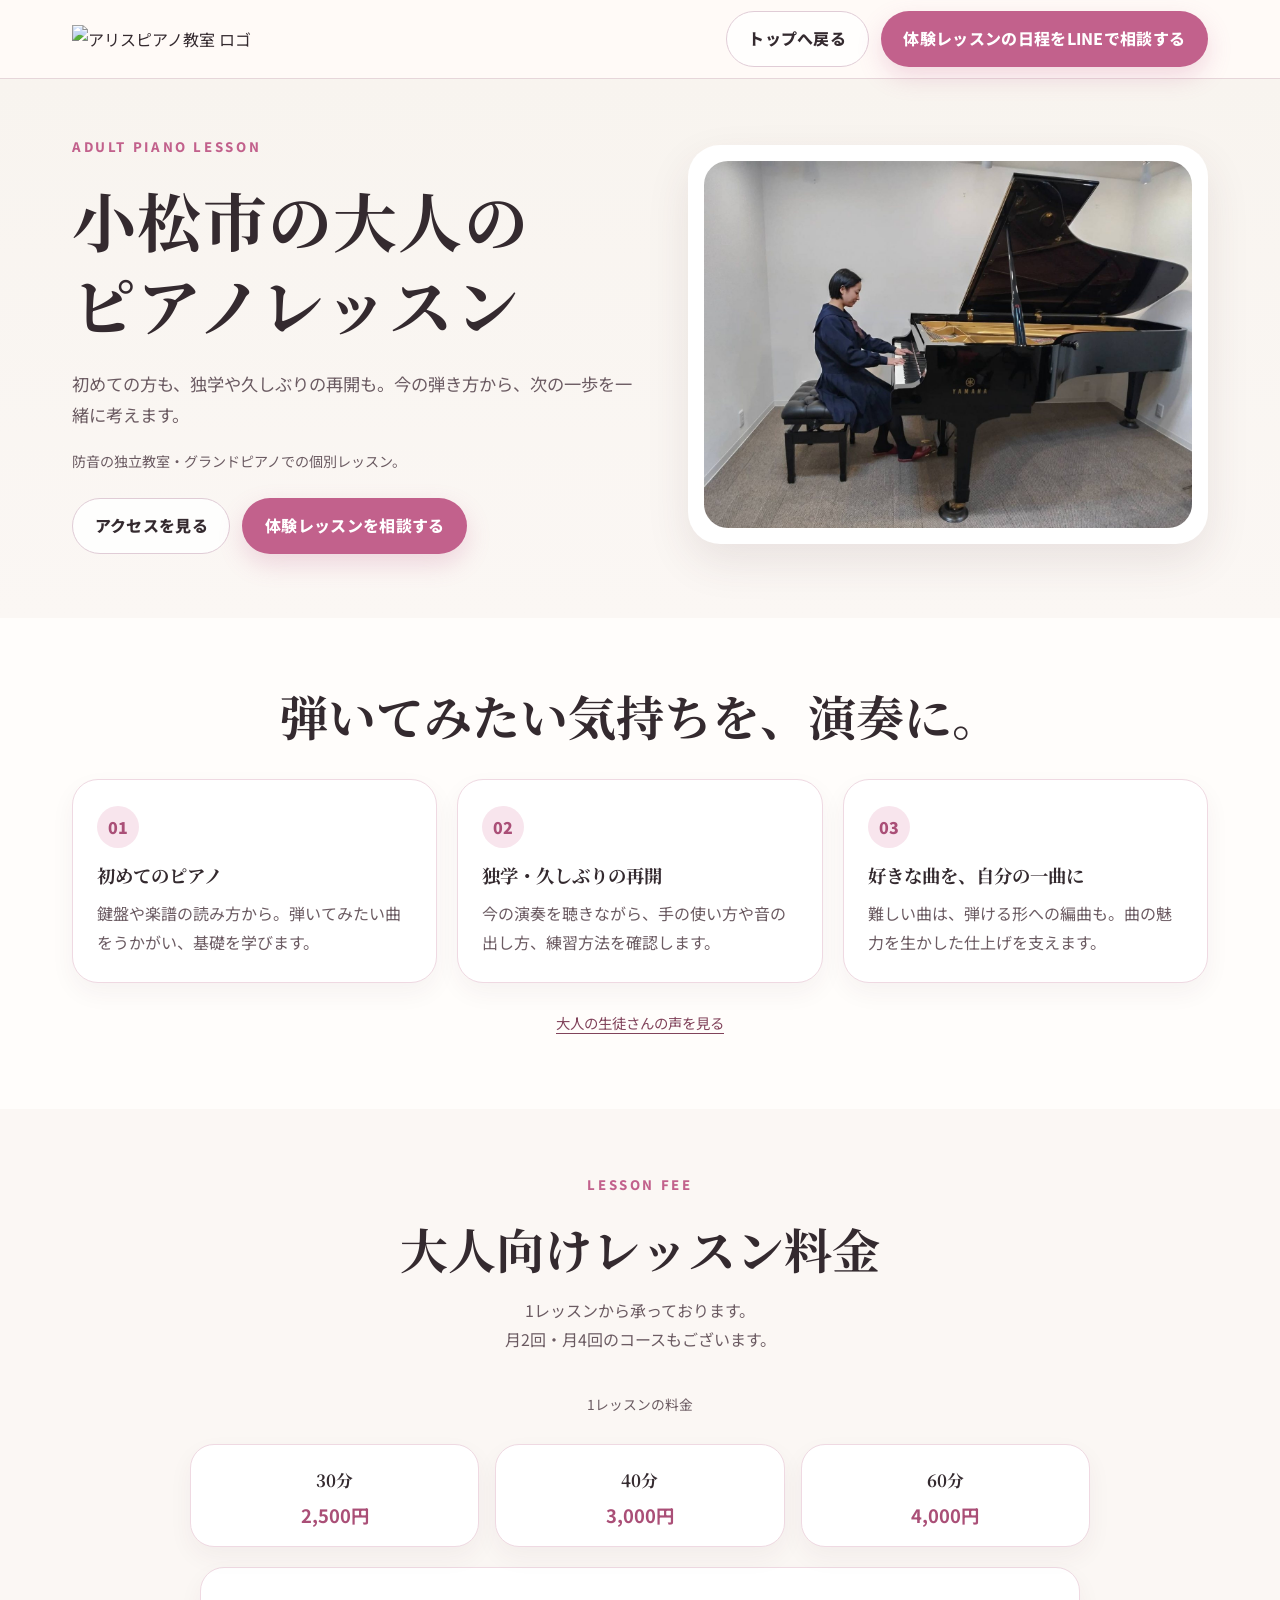
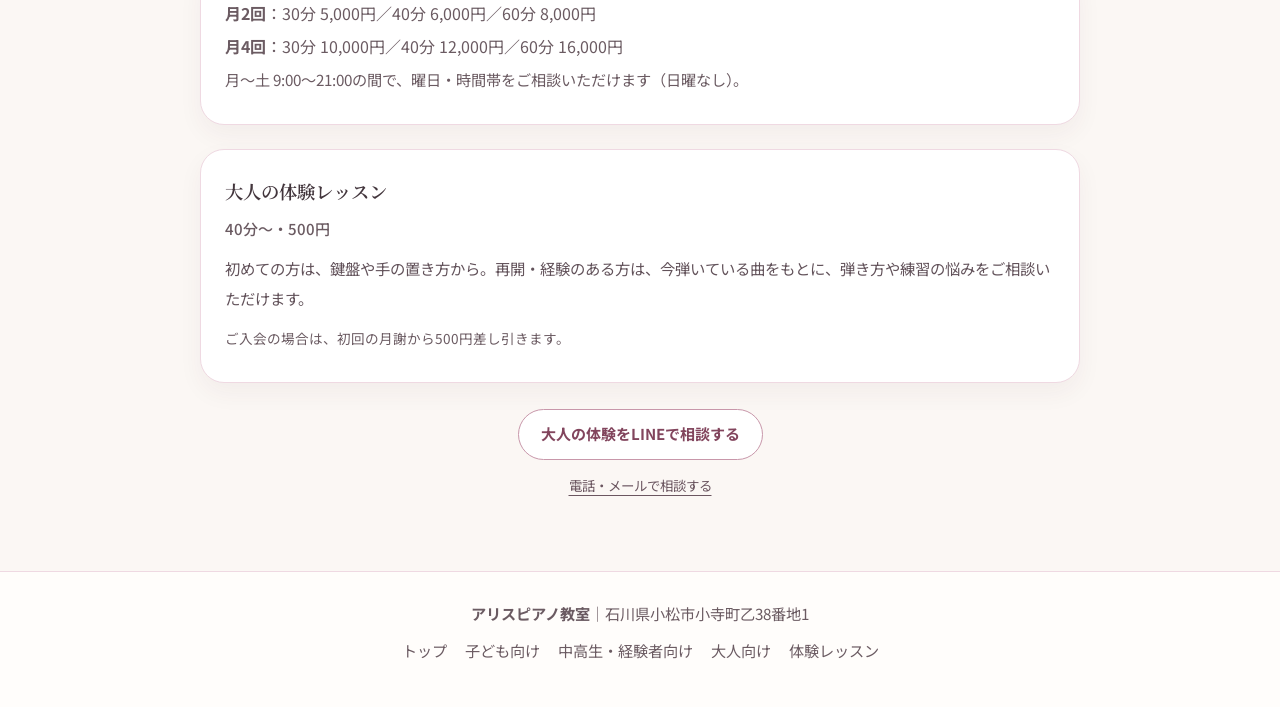
==== commit aceae8da: "Add files via upload" ====
--- a/adult-piano.html
+++ b/adult-piano.html
@@ -199,7 +199,7 @@
       </div>
     </div>
     <div class="hero-media">
-      <img src="https://alicepiano-komatsu.com/assets/grand-piano-front.jpg" alt="アリスピアノ教室のグランドピアノ"/>
+      <img src="assets/lesson-grand-piano-adult.jpg" alt="グランドピアノを演奏する大人の方" width="1280" height="960" fetchpriority="high"/>
     </div>
   </div>
 </section>
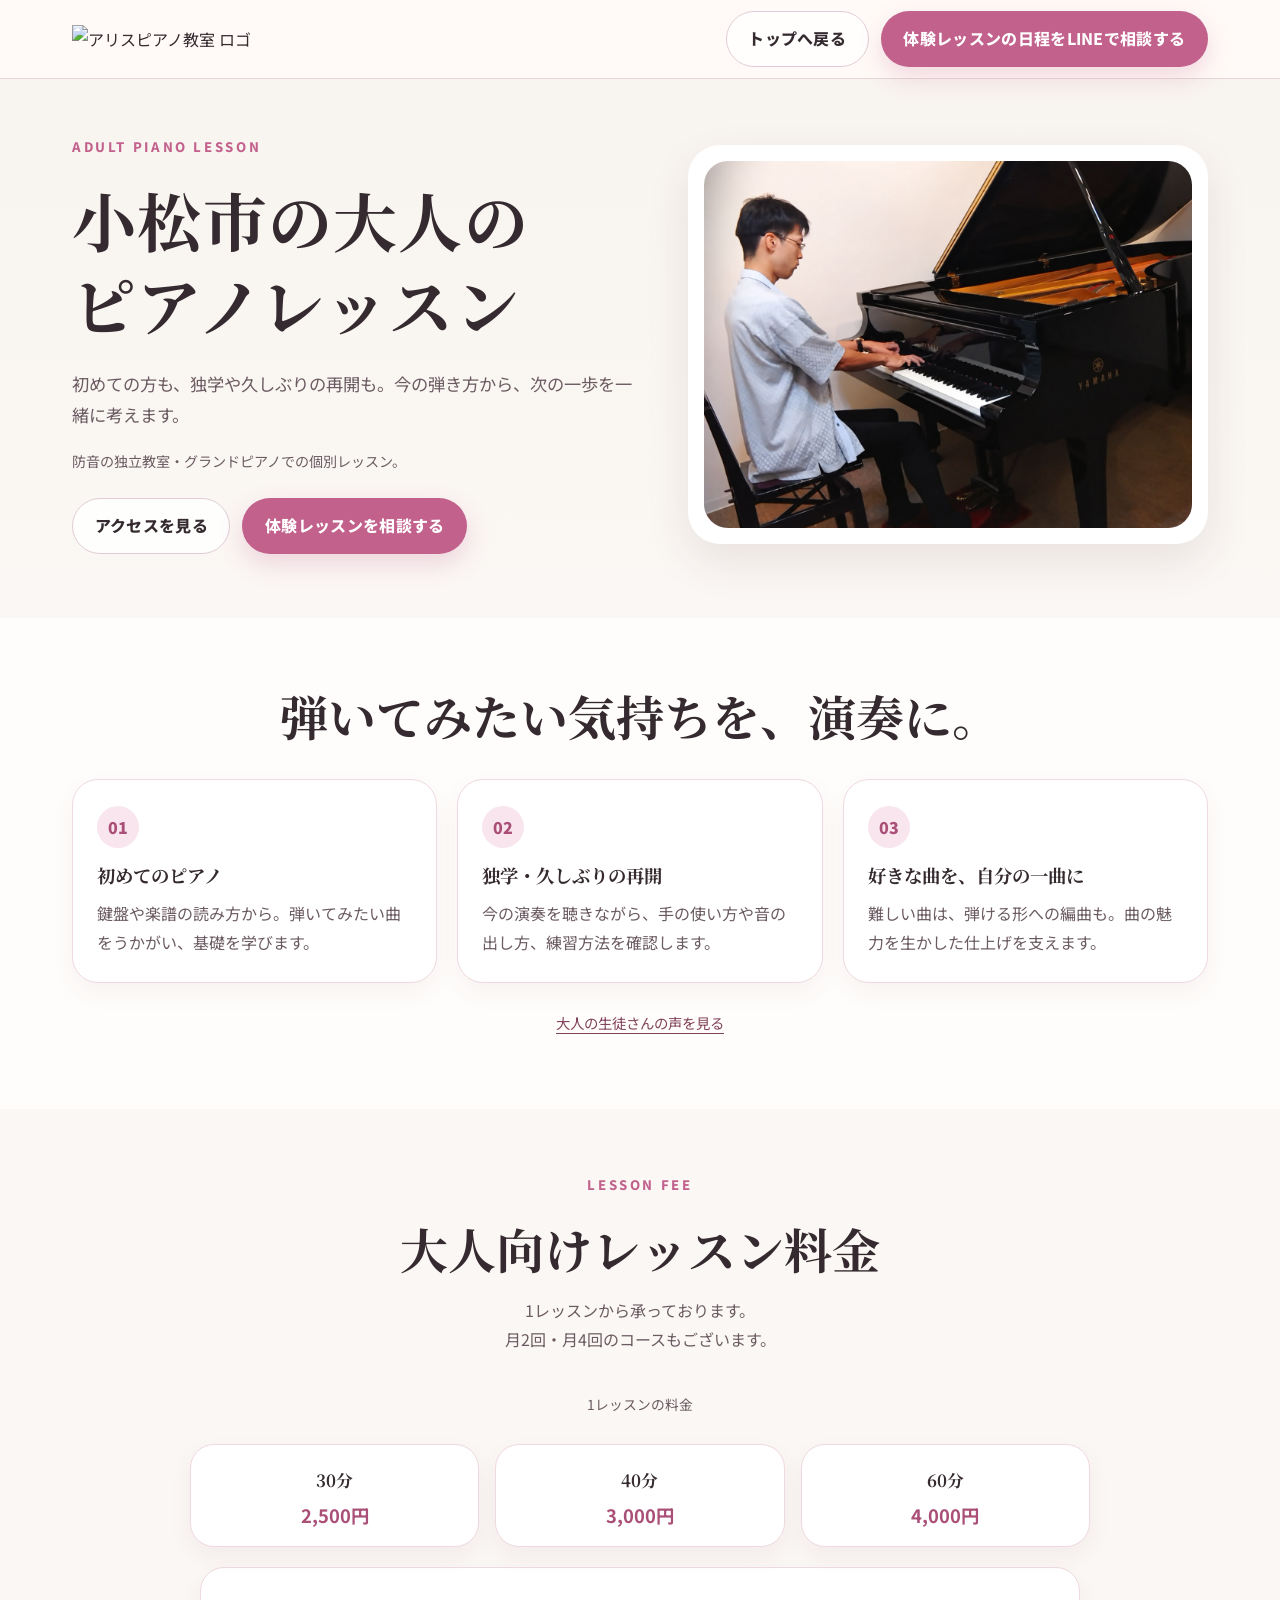
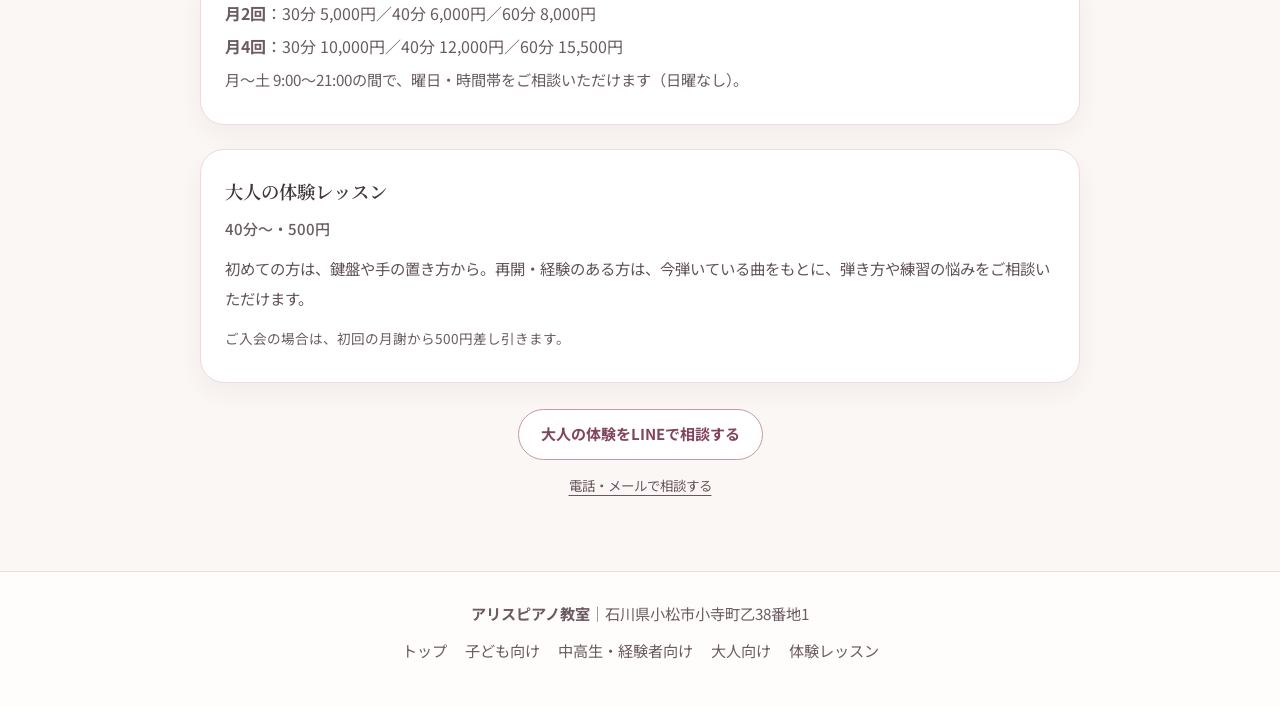
==== commit ddd35ca3: "Add files via upload" ====
--- a/adult-piano.html
+++ b/adult-piano.html
@@ -227,7 +227,7 @@
     </div>
     <div class="note-box" style="margin-top:20px">
       <p><strong>月2回</strong>：30分 5,000円／40分 6,000円／60分 8,000円</p>
-      <p><strong>月4回</strong>：30分 10,000円／40分 12,000円／60分 16,000円</p>
+      <p><strong>月4回</strong>：30分 10,000円／40分 12,000円／60分 15,500円</p>
       <p class="small">月〜土 9:00〜21:00の間で、曜日・時間帯をご相談いただけます（日曜なし）。</p>
     </div>
     <div class="note-box trial-copy-block" id="adult-trial" style="margin-top:24px">
